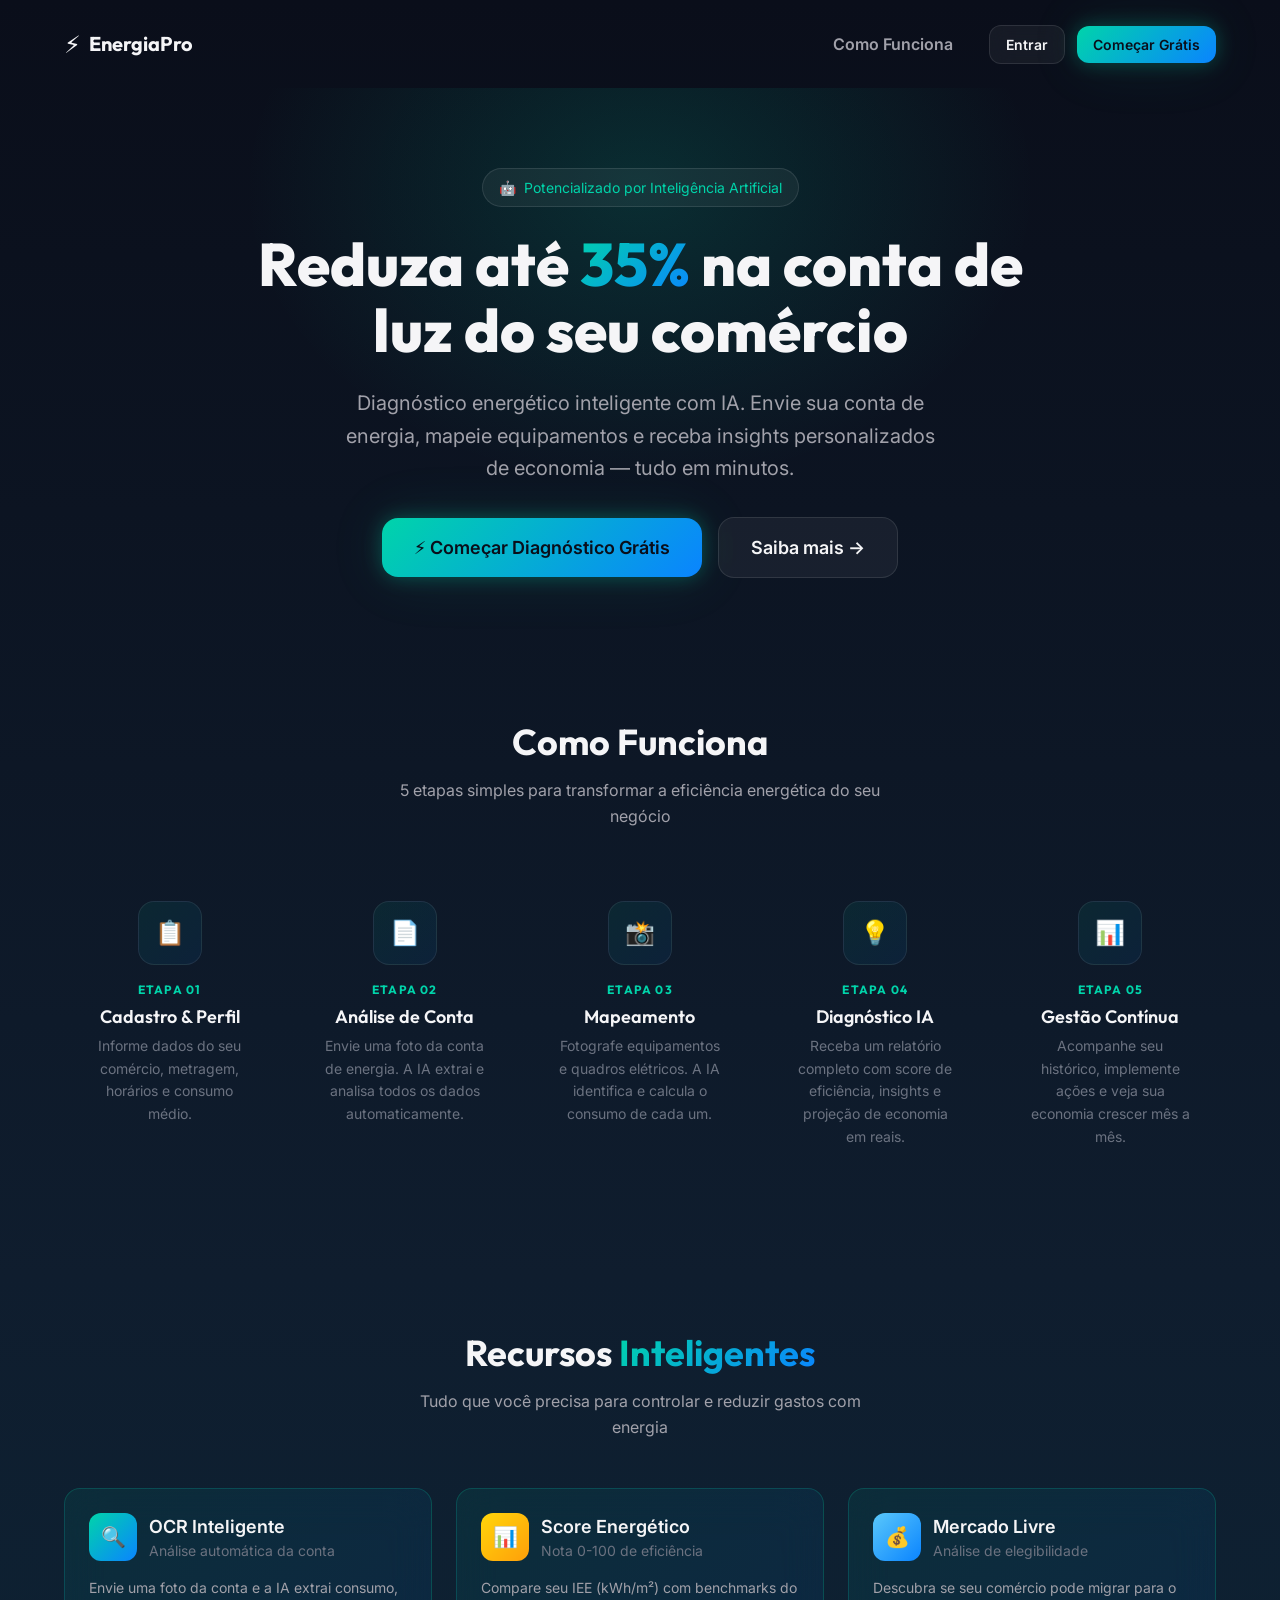
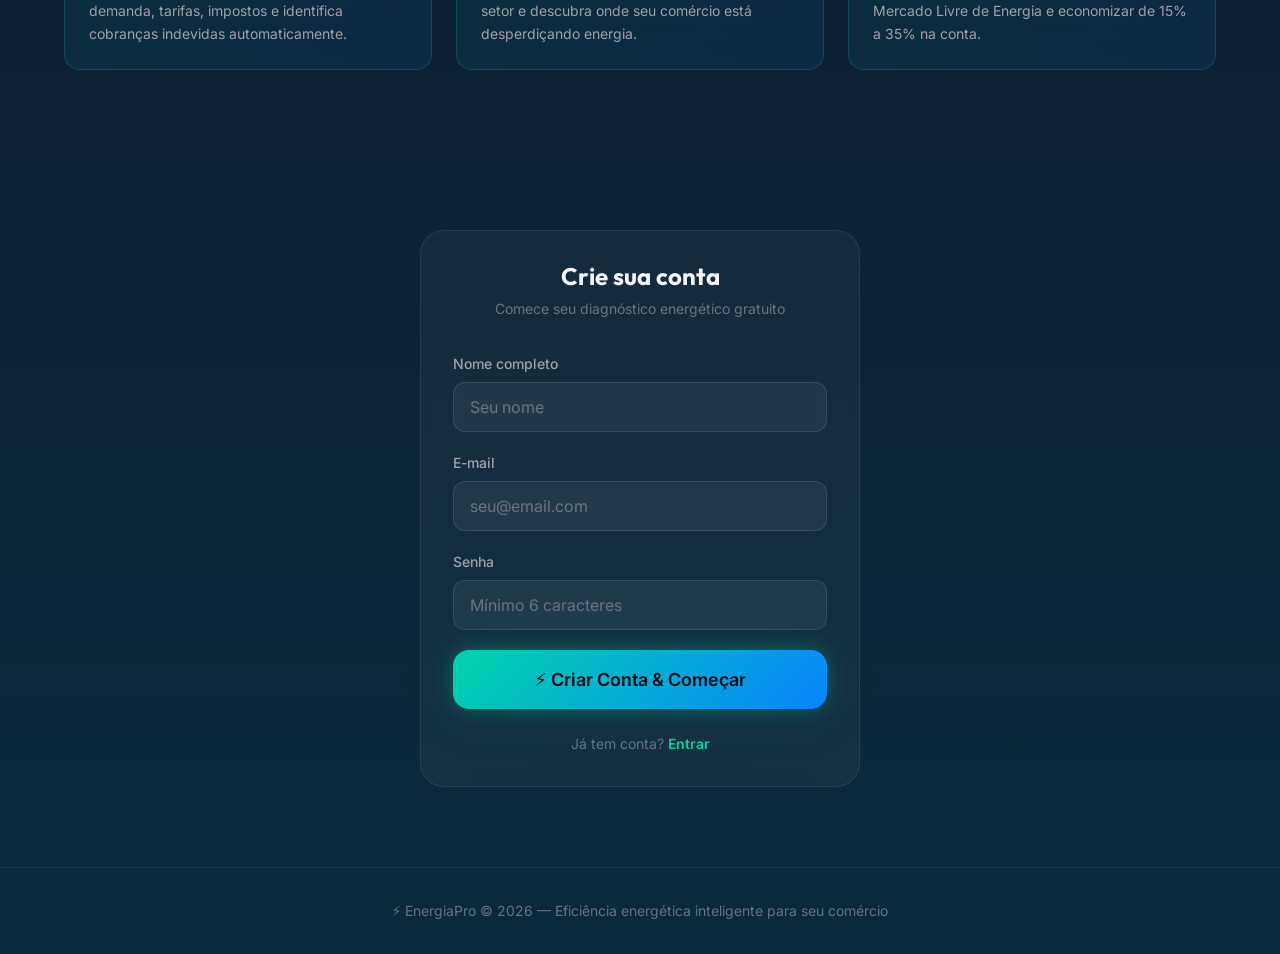
==== app.html @ 725a3801 "feat: EnergiaPro MVP - App de eficiencia energetica com IA" ====
<!DOCTYPE html>
<html lang="pt-BR">
<head>
  <meta charset="UTF-8">
  <meta name="viewport" content="width=device-width, initial-scale=1.0">
  <title>EnergiaPro — Painel</title>
  <meta name="description" content="Painel de eficiência energética inteligente com IA para seu comércio.">
  <meta name="theme-color" content="#0A0E1A">
  <link rel="preconnect" href="https://fonts.googleapis.com">
  <link rel="preconnect" href="https://fonts.gstatic.com" crossorigin>
  <link href="https://fonts.googleapis.com/css2?family=Inter:wght@400;500;600;700&family=Outfit:wght@600;700;800&display=swap" rel="stylesheet">
  <link rel="stylesheet" href="css/variables.css">
  <link rel="stylesheet" href="css/base.css">
  <link rel="stylesheet" href="css/components.css">
  <link rel="stylesheet" href="css/animations.css">
  <link rel="stylesheet" href="css/pages.css">
</head>
<body>
  <div class="app-layout">
    <!-- Sidebar -->
    <aside class="app-sidebar" id="app-sidebar">
      <div class="app-sidebar__logo">
        <span style="font-size:1.4rem;">⚡</span>
        <span>EnergiaPro</span>
      </div>
      <nav class="app-sidebar__nav" id="sidebar-nav">
        <button class="app-sidebar__link app-sidebar__link--active" data-page="profile" id="nav-profile">
          <span class="app-sidebar__link-icon">📋</span> Perfil do Estabelecimento
        </button>
        <button class="app-sidebar__link" data-page="bill" id="nav-bill">
          <span class="app-sidebar__link-icon">📄</span> Análise de Conta
        </button>
        <button class="app-sidebar__link" data-page="equipment" id="nav-equipment">
          <span class="app-sidebar__link-icon">📸</span> Mapeamento de Cargas
        </button>
        <button class="app-sidebar__link" data-page="insights" id="nav-insights">
          <span class="app-sidebar__link-icon">💡</span> Diagnóstico & Insights
        </button>
        <button class="app-sidebar__link" data-page="dashboard" id="nav-dashboard">
          <span class="app-sidebar__link-icon">📊</span> Painel de Gestão
        </button>
      </nav>
      <div class="app-sidebar__user" id="sidebar-user">
        <div class="app-sidebar__avatar" id="user-avatar">U</div>
        <div>
          <div class="app-sidebar__username" id="user-name">Usuário</div>
          <div class="app-sidebar__email" id="user-email">email@example.com</div>
        </div>
        <button class="btn btn--ghost btn--sm" id="btn-logout" title="Sair" style="margin-left:auto;">🚪</button>
      </div>
    </aside>

    <!-- Main Content -->
    <main class="app-main" id="app-main">
      <!-- Topbar (mobile) -->
      <div class="app-topbar">
        <button class="mobile-menu-toggle" id="mobile-menu-toggle">☰</button>
        <h2 class="app-topbar__title" id="page-title">Perfil do Estabelecimento</h2>
        <div class="app-topbar__actions" id="topbar-actions"></div>
      </div>

      <!-- Stepper -->
      <div class="stepper" id="app-stepper" style="margin-bottom: var(--space-8);">
        <div class="stepper__step stepper__step--active" data-step="1">
          <div class="stepper__number">1</div>
          <span class="stepper__label">Perfil</span>
        </div>
        <div class="stepper__connector"></div>
        <div class="stepper__step" data-step="2">
          <div class="stepper__number">2</div>
          <span class="stepper__label">Conta</span>
        </div>
        <div class="stepper__connector"></div>
        <div class="stepper__step" data-step="3">
          <div class="stepper__number">3</div>
          <span class="stepper__label">Equipamentos</span>
        </div>
        <div class="stepper__connector"></div>
        <div class="stepper__step" data-step="4">
          <div class="stepper__number">4</div>
          <span class="stepper__label">Diagnóstico</span>
        </div>
        <div class="stepper__connector"></div>
        <div class="stepper__step" data-step="5">
          <div class="stepper__number">5</div>
          <span class="stepper__label">Dashboard</span>
        </div>
      </div>

      <!-- Dynamic Page Content -->
      <div id="page-content">
        <!-- Content injected by JS -->
      </div>
    </main>
  </div>

  <!-- Mobile Bottom Navigation -->
  <nav class="mobile-bottom-nav" id="mobile-bottom-nav">
    <div class="mobile-bottom-nav__items">
      <button class="mobile-bottom-nav__item mobile-bottom-nav__item--active" data-page="profile">
        <span class="mobile-bottom-nav__item-icon">📋</span>
        Perfil
      </button>
      <button class="mobile-bottom-nav__item" data-page="bill">
        <span class="mobile-bottom-nav__item-icon">📄</span>
        Conta
      </button>
      <button class="mobile-bottom-nav__item" data-page="equipment">
        <span class="mobile-bottom-nav__item-icon">📸</span>
        Cargas
      </button>
      <button class="mobile-bottom-nav__item" data-page="insights">
        <span class="mobile-bottom-nav__item-icon">💡</span>
        Insights
      </button>
      <button class="mobile-bottom-nav__item" data-page="dashboard">
        <span class="mobile-bottom-nav__item-icon">📊</span>
        Painel
      </button>
    </div>
  </nav>

  <!-- Loading Overlay -->
  <div class="loading-overlay hidden" id="loading-overlay">
    <div class="spinner spinner--lg"></div>
    <div class="loading-overlay__text" id="loading-text">Analisando com IA...</div>
    <div class="loading-overlay__subtext" id="loading-subtext">Processando sua solicitação</div>
  </div>

  <!-- Toast Container -->
  <div class="toast-container" id="toast-container"></div>

  <!-- Modal Container -->
  <div class="modal-backdrop" id="modal-backdrop">
    <div class="modal" id="modal">
      <div class="modal__header">
        <h3 class="modal__title" id="modal-title">Modal</h3>
        <button class="modal__close" id="modal-close">✕</button>
      </div>
      <div id="modal-body"></div>
    </div>
  </div>

  <script src="js/storage.js"></script>
  <script src="js/utils.js"></script>
  <script src="js/api.js"></script>
  <script src="js/profile.js"></script>
  <script src="js/bill-analysis.js"></script>
  <script src="js/equipment.js"></script>
  <script src="js/insights.js"></script>
  <script src="js/dashboard.js"></script>
  <script src="js/app.js"></script>
</body>
</html>
---- css/variables.css ----
/* ============================================
   EnergiaPro — Design Tokens
   ============================================ */

:root {
  /* ---- Brand Colors ---- */
  --color-primary: #00D4AA;
  --color-primary-light: #33FFCC;
  --color-primary-dark: #00A886;
  --color-secondary: #0A84FF;
  --color-secondary-light: #5AC8FA;
  --color-accent: #FFD60A;
  --color-accent-warm: #FF9F0A;

  /* ---- Semantic Colors ---- */
  --color-success: #30D158;
  --color-warning: #FFD60A;
  --color-danger: #FF453A;
  --color-info: #64D2FF;

  /* ---- Neutral / Dark Theme ---- */
  --color-bg-primary: #0A0E1A;
  --color-bg-secondary: #111827;
  --color-bg-tertiary: #1A2332;
  --color-bg-card: rgba(26, 35, 50, 0.7);
  --color-bg-glass: rgba(255, 255, 255, 0.05);
  --color-bg-glass-hover: rgba(255, 255, 255, 0.08);
  --color-bg-input: rgba(255, 255, 255, 0.06);

  --color-text-primary: #F5F5F7;
  --color-text-secondary: #A1A1AA;
  --color-text-tertiary: #6B7280;
  --color-text-inverse: #0A0E1A;

  --color-border: rgba(255, 255, 255, 0.1);
  --color-border-focus: var(--color-primary);
  --color-divider: rgba(255, 255, 255, 0.06);

  /* ---- Gradients ---- */
  --gradient-primary: linear-gradient(135deg, #00D4AA 0%, #0A84FF 100%);
  --gradient-primary-hover: linear-gradient(135deg, #33FFCC 0%, #5AC8FA 100%);
  --gradient-warm: linear-gradient(135deg, #FFD60A 0%, #FF9F0A 100%);
  --gradient-danger: linear-gradient(135deg, #FF453A 0%, #FF6B6B 100%);
  --gradient-hero: linear-gradient(180deg, #0A0E1A 0%, #0F1D2E 50%, #0A2A3C 100%);
  --gradient-card: linear-gradient(135deg, rgba(0, 212, 170, 0.08) 0%, rgba(10, 132, 255, 0.08) 100%);
  --gradient-glow: radial-gradient(ellipse at center, rgba(0, 212, 170, 0.15) 0%, transparent 70%);

  /* ---- Typography ---- */
  --font-display: 'Outfit', system-ui, sans-serif;
  --font-body: 'Inter', system-ui, sans-serif;
  --font-mono: 'JetBrains Mono', 'Fira Code', monospace;

  --text-xs: 0.75rem;     /* 12px */
  --text-sm: 0.875rem;    /* 14px */
  --text-base: 1rem;      /* 16px */
  --text-lg: 1.125rem;    /* 18px */
  --text-xl: 1.25rem;     /* 20px */
  --text-2xl: 1.5rem;     /* 24px */
  --text-3xl: 1.875rem;   /* 30px */
  --text-4xl: 2.25rem;    /* 36px */
  --text-5xl: 3rem;       /* 48px */
  --text-6xl: 3.75rem;    /* 60px */

  --font-weight-normal: 400;
  --font-weight-medium: 500;
  --font-weight-semibold: 600;
  --font-weight-bold: 700;
  --font-weight-extrabold: 800;

  --line-height-tight: 1.1;
  --line-height-snug: 1.25;
  --line-height-normal: 1.5;
  --line-height-relaxed: 1.625;

  /* ---- Spacing ---- */
  --space-1: 0.25rem;
  --space-2: 0.5rem;
  --space-3: 0.75rem;
  --space-4: 1rem;
  --space-5: 1.25rem;
  --space-6: 1.5rem;
  --space-8: 2rem;
  --space-10: 2.5rem;
  --space-12: 3rem;
  --space-16: 4rem;
  --space-20: 5rem;
  --space-24: 6rem;

  /* ---- Border Radius ---- */
  --radius-sm: 0.375rem;
  --radius-md: 0.5rem;
  --radius-lg: 0.75rem;
  --radius-xl: 1rem;
  --radius-2xl: 1.5rem;
  --radius-full: 9999px;

  /* ---- Shadows ---- */
  --shadow-sm: 0 1px 2px rgba(0, 0, 0, 0.3);
  --shadow-md: 0 4px 12px rgba(0, 0, 0, 0.4);
  --shadow-lg: 0 8px 24px rgba(0, 0, 0, 0.5);
  --shadow-xl: 0 16px 48px rgba(0, 0, 0, 0.6);
  --shadow-glow-primary: 0 0 20px rgba(0, 212, 170, 0.3), 0 0 60px rgba(0, 212, 170, 0.1);
  --shadow-glow-secondary: 0 0 20px rgba(10, 132, 255, 0.3), 0 0 60px rgba(10, 132, 255, 0.1);
  --shadow-glow-accent: 0 0 20px rgba(255, 214, 10, 0.3);

  /* ---- Glass ---- */
  --glass-bg: rgba(255, 255, 255, 0.04);
  --glass-border: rgba(255, 255, 255, 0.08);
  --glass-blur: 20px;

  /* ---- Transitions ---- */
  --transition-fast: 150ms ease;
  --transition-base: 250ms ease;
  --transition-slow: 400ms ease;
  --transition-spring: 500ms cubic-bezier(0.34, 1.56, 0.64, 1);

  /* ---- Z-Index ---- */
  --z-dropdown: 100;
  --z-sticky: 200;
  --z-modal-backdrop: 300;
  --z-modal: 400;
  --z-toast: 500;
  --z-tooltip: 600;

  /* ---- Container ---- */
  --container-sm: 640px;
  --container-md: 768px;
  --container-lg: 1024px;
  --container-xl: 1200px;
}
---- css/base.css ----
/* ============================================
   EnergiaPro — Base Styles & Reset
   ============================================ */

/* --- Modern CSS Reset --- */
*, *::before, *::after {
  box-sizing: border-box;
  margin: 0;
  padding: 0;
}

html {
  font-size: 16px;
  scroll-behavior: smooth;
  -webkit-text-size-adjust: 100%;
  -webkit-font-smoothing: antialiased;
  -moz-osx-font-smoothing: grayscale;
}

body {
  font-family: var(--font-body);
  font-size: var(--text-base);
  font-weight: var(--font-weight-normal);
  line-height: var(--line-height-normal);
  color: var(--color-text-primary);
  background-color: var(--color-bg-primary);
  min-height: 100vh;
  overflow-x: hidden;
}

img, picture, video, canvas, svg {
  display: block;
  max-width: 100%;
}

input, button, textarea, select {
  font: inherit;
  color: inherit;
}

a {
  color: var(--color-primary);
  text-decoration: none;
  transition: color var(--transition-fast);
}
a:hover {
  color: var(--color-primary-light);
}

ul, ol {
  list-style: none;
}

h1, h2, h3, h4, h5, h6 {
  font-family: var(--font-display);
  font-weight: var(--font-weight-bold);
  line-height: var(--line-height-tight);
  color: var(--color-text-primary);
}

h1 { font-size: var(--text-5xl); }
h2 { font-size: var(--text-4xl); }
h3 { font-size: var(--text-2xl); }
h4 { font-size: var(--text-xl); }
h5 { font-size: var(--text-lg); }

p {
  color: var(--color-text-secondary);
  line-height: var(--line-height-relaxed);
}

::selection {
  background: rgba(0, 212, 170, 0.3);
  color: var(--color-text-primary);
}

/* --- Scrollbar --- */
::-webkit-scrollbar {
  width: 6px;
}
::-webkit-scrollbar-track {
  background: var(--color-bg-secondary);
}
::-webkit-scrollbar-thumb {
  background: var(--color-border);
  border-radius: var(--radius-full);
}
::-webkit-scrollbar-thumb:hover {
  background: var(--color-text-tertiary);
}

/* --- Layout Utilities --- */
.container {
  width: 100%;
  max-width: var(--container-xl);
  margin: 0 auto;
  padding: 0 var(--space-6);
}

.container--sm { max-width: var(--container-sm); }
.container--md { max-width: var(--container-md); }
.container--lg { max-width: var(--container-lg); }

.flex { display: flex; }
.flex-col { flex-direction: column; }
.flex-wrap { flex-wrap: wrap; }
.items-center { align-items: center; }
.items-start { align-items: flex-start; }
.justify-center { justify-content: center; }
.justify-between { justify-content: space-between; }
.justify-end { justify-content: flex-end; }
.gap-1 { gap: var(--space-1); }
.gap-2 { gap: var(--space-2); }
.gap-3 { gap: var(--space-3); }
.gap-4 { gap: var(--space-4); }
.gap-6 { gap: var(--space-6); }
.gap-8 { gap: var(--space-8); }

.grid { display: grid; }
.grid-2 { grid-template-columns: repeat(2, 1fr); }
.grid-3 { grid-template-columns: repeat(3, 1fr); }
.grid-4 { grid-template-columns: repeat(4, 1fr); }

@media (max-width: 768px) {
  .grid-2, .grid-3, .grid-4 {
    grid-template-columns: 1fr;
  }
  h1 { font-size: var(--text-3xl); }
  h2 { font-size: var(--text-2xl); }
}

@media (max-width: 480px) {
  .container {
    padding: 0 var(--space-4);
  }
}

/* --- Text Utilities --- */
.text-center { text-align: center; }
.text-right { text-align: right; }
.text-primary { color: var(--color-primary); }
.text-secondary { color: var(--color-text-secondary); }
.text-accent { color: var(--color-accent); }
.text-success { color: var(--color-success); }
.text-warning { color: var(--color-warning); }
.text-danger { color: var(--color-danger); }
.text-gradient {
  background: var(--gradient-primary);
  -webkit-background-clip: text;
  -webkit-text-fill-color: transparent;
  background-clip: text;
}

.font-display { font-family: var(--font-display); }
.font-mono { font-family: var(--font-mono); }
.font-medium { font-weight: var(--font-weight-medium); }
.font-semibold { font-weight: var(--font-weight-semibold); }
.font-bold { font-weight: var(--font-weight-bold); }

/* --- Visibility --- */
.sr-only {
  position: absolute;
  width: 1px;
  height: 1px;
  padding: 0;
  margin: -1px;
  overflow: hidden;
  clip: rect(0, 0, 0, 0);
  white-space: nowrap;
  border-width: 0;
}

.hidden { display: none !important; }

/* --- Section spacing --- */
.section {
  padding: var(--space-20) 0;
}

.section--sm {
  padding: var(--space-12) 0;
}
---- css/components.css ----
/* ============================================
   EnergiaPro — Components
   ============================================ */

/* ---- Buttons ---- */
.btn {
  display: inline-flex;
  align-items: center;
  justify-content: center;
  gap: var(--space-2);
  padding: var(--space-3) var(--space-6);
  font-family: var(--font-body);
  font-size: var(--text-base);
  font-weight: var(--font-weight-semibold);
  border: none;
  border-radius: var(--radius-lg);
  cursor: pointer;
  transition: all var(--transition-base);
  position: relative;
  overflow: hidden;
  white-space: nowrap;
  text-decoration: none;
}
.btn:active { transform: scale(0.97); }
.btn--primary {
  background: var(--gradient-primary);
  color: var(--color-text-inverse);
  box-shadow: var(--shadow-glow-primary);
}
.btn--primary:hover {
  box-shadow: 0 0 30px rgba(0,212,170,0.5), 0 0 80px rgba(0,212,170,0.15);
  transform: translateY(-2px);
}
.btn--secondary {
  background: var(--color-bg-glass);
  color: var(--color-text-primary);
  border: 1px solid var(--color-border);
  backdrop-filter: blur(10px);
}
.btn--secondary:hover { border-color: var(--color-primary); color: var(--color-primary); }
.btn--ghost { background: transparent; color: var(--color-text-secondary); }
.btn--ghost:hover { color: var(--color-primary); background: var(--color-bg-glass); }
.btn--danger { background: var(--gradient-danger); color: white; }
.btn--lg { padding: var(--space-4) var(--space-8); font-size: var(--text-lg); border-radius: var(--radius-xl); }
.btn--sm { padding: var(--space-2) var(--space-4); font-size: var(--text-sm); }
.btn--icon { width: 40px; height: 40px; padding: 0; border-radius: var(--radius-lg); }
.btn--full { width: 100%; }
.btn:disabled { opacity: 0.5; cursor: not-allowed; transform: none !important; box-shadow: none !important; }

/* ---- Cards ---- */
.card {
  background: var(--glass-bg);
  border: 1px solid var(--glass-border);
  border-radius: var(--radius-xl);
  padding: var(--space-6);
  backdrop-filter: blur(var(--glass-blur));
  -webkit-backdrop-filter: blur(var(--glass-blur));
  transition: all var(--transition-base);
}
.card:hover { border-color: rgba(255,255,255,0.12); background: var(--color-bg-glass-hover); }
.card--highlight { background: var(--gradient-card); border-color: rgba(0,212,170,0.2); }
.card--highlight:hover { border-color: rgba(0,212,170,0.4); box-shadow: var(--shadow-glow-primary); }
.card__header { display: flex; align-items: center; gap: var(--space-3); margin-bottom: var(--space-4); }
.card__icon {
  width: 48px; height: 48px; display: flex; align-items: center; justify-content: center;
  border-radius: var(--radius-lg); background: var(--gradient-primary); font-size: var(--text-xl); flex-shrink: 0;
}
.card__icon--warning { background: var(--gradient-warm); }
.card__icon--danger { background: var(--gradient-danger); }
.card__title { font-size: var(--text-lg); font-weight: var(--font-weight-semibold); }
.card__subtitle { font-size: var(--text-sm); color: var(--color-text-tertiary); }
.card__body { color: var(--color-text-secondary); font-size: var(--text-sm); line-height: var(--line-height-relaxed); }
.card__footer {
  margin-top: var(--space-4); padding-top: var(--space-4);
  border-top: 1px solid var(--color-divider); display: flex; align-items: center; justify-content: space-between;
}

/* ---- Inputs ---- */
.form-group { position: relative; margin-bottom: var(--space-5); }
.form-label { display: block; font-size: var(--text-sm); font-weight: var(--font-weight-medium); color: var(--color-text-secondary); margin-bottom: var(--space-2); }
.form-input {
  width: 100%; padding: var(--space-3) var(--space-4);
  background: var(--color-bg-input); border: 1px solid var(--color-border);
  border-radius: var(--radius-lg); color: var(--color-text-primary);
  font-size: var(--text-base); transition: all var(--transition-fast); outline: none;
}
.form-input:focus { border-color: var(--color-primary); box-shadow: 0 0 0 3px rgba(0,212,170,0.15); background: rgba(255,255,255,0.08); }
.form-input::placeholder { color: var(--color-text-tertiary); }
.form-input--error { border-color: var(--color-danger); }
.form-error { font-size: var(--text-xs); color: var(--color-danger); margin-top: var(--space-1); }
.form-hint { font-size: var(--text-xs); color: var(--color-text-tertiary); margin-top: var(--space-1); }
select.form-input {
  appearance: none;
  background-image: url("data:image/svg+xml,%3Csvg xmlns='http://www.w3.org/2000/svg' width='12' height='12' fill='%23A1A1AA' viewBox='0 0 16 16'%3E%3Cpath d='M8 11L3 6h10z'/%3E%3C/svg%3E");
  background-repeat: no-repeat; background-position: right var(--space-4) center; padding-right: var(--space-10);
}
textarea.form-input { resize: vertical; min-height: 100px; }

/* ---- Toggle ---- */
.toggle { display: flex; align-items: center; gap: var(--space-3); cursor: pointer; }
.toggle__input { position: absolute; opacity: 0; width: 0; height: 0; }
.toggle__slider {
  width: 44px; height: 24px; background: var(--color-bg-tertiary); border: 1px solid var(--color-border);
  border-radius: var(--radius-full); position: relative; transition: all var(--transition-base); flex-shrink: 0;
}
.toggle__slider::after {
  content: ''; position: absolute; width: 18px; height: 18px; background: var(--color-text-secondary);
  border-radius: var(--radius-full); top: 2px; left: 2px; transition: all var(--transition-base);
}
.toggle__input:checked + .toggle__slider { background: var(--color-primary); border-color: var(--color-primary); }
.toggle__input:checked + .toggle__slider::after { transform: translateX(20px); background: white; }
.toggle__label { font-size: var(--text-sm); color: var(--color-text-secondary); }

/* ---- Badges ---- */
.badge {
  display: inline-flex; align-items: center; gap: var(--space-1);
  padding: var(--space-1) var(--space-3); font-size: var(--text-xs);
  font-weight: var(--font-weight-semibold); border-radius: var(--radius-full);
  text-transform: uppercase; letter-spacing: 0.05em;
}
.badge--success { background: rgba(48,209,88,0.15); color: var(--color-success); }
.badge--warning { background: rgba(255,214,10,0.15); color: var(--color-warning); }
.badge--danger { background: rgba(255,69,58,0.15); color: var(--color-danger); }
.badge--info { background: rgba(100,210,255,0.15); color: var(--color-info); }
.badge--primary { background: rgba(0,212,170,0.15); color: var(--color-primary); }

/* ---- Progress ---- */
.progress { width: 100%; height: 8px; background: var(--color-bg-tertiary); border-radius: var(--radius-full); overflow: hidden; }
.progress__bar { height: 100%; background: var(--gradient-primary); border-radius: var(--radius-full); transition: width 0.8s ease; }

/* ---- Stepper ---- */
.stepper {
  display: flex; align-items: center; gap: 0; padding: var(--space-4) var(--space-6);
  background: var(--glass-bg); border: 1px solid var(--glass-border);
  border-radius: var(--radius-xl); backdrop-filter: blur(var(--glass-blur)); overflow-x: auto;
}
.stepper__step { display: flex; align-items: center; gap: var(--space-2); flex-shrink: 0; cursor: pointer; transition: all var(--transition-base); }
.stepper__number {
  width: 32px; height: 32px; display: flex; align-items: center; justify-content: center;
  border-radius: var(--radius-full); font-size: var(--text-sm); font-weight: var(--font-weight-bold);
  background: var(--color-bg-tertiary); color: var(--color-text-tertiary); border: 2px solid var(--color-border);
  transition: all var(--transition-base); flex-shrink: 0;
}
.stepper__label { font-size: var(--text-sm); color: var(--color-text-tertiary); font-weight: var(--font-weight-medium); white-space: nowrap; }
.stepper__connector { flex: 1; min-width: 24px; height: 2px; background: var(--color-border); margin: 0 var(--space-2); }
.stepper__step--active .stepper__number { background: var(--gradient-primary); color: var(--color-text-inverse); border-color: var(--color-primary); box-shadow: var(--shadow-glow-primary); }
.stepper__step--active .stepper__label { color: var(--color-primary); }
.stepper__step--completed .stepper__number { background: var(--color-primary); color: var(--color-text-inverse); border-color: var(--color-primary); }
.stepper__step--completed .stepper__label { color: var(--color-text-secondary); }
.stepper__step--completed + .stepper__connector { background: var(--color-primary); }
@media (max-width: 768px) { .stepper__label { display: none; } .stepper { justify-content: center; padding: var(--space-3) var(--space-4); } }

/* ---- Upload Zone ---- */
.upload-zone {
  border: 2px dashed var(--color-border); border-radius: var(--radius-xl);
  padding: var(--space-10); text-align: center; cursor: pointer;
  transition: all var(--transition-base); background: var(--color-bg-glass); position: relative;
}
.upload-zone:hover, .upload-zone--dragover { border-color: var(--color-primary); background: rgba(0,212,170,0.05); }
.upload-zone__icon { font-size: var(--text-4xl); margin-bottom: var(--space-3); }
.upload-zone__title { font-size: var(--text-lg); font-weight: var(--font-weight-semibold); color: var(--color-text-primary); margin-bottom: var(--space-2); }
.upload-zone__subtitle { font-size: var(--text-sm); color: var(--color-text-tertiary); }
.upload-zone__input { position: absolute; inset: 0; opacity: 0; cursor: pointer; }
.upload-zone__preview { position: relative; display: inline-block; }
.upload-zone__preview img { max-height: 200px; border-radius: var(--radius-lg); border: 1px solid var(--color-border); }
.upload-zone__remove {
  position: absolute; top: -8px; right: -8px; width: 28px; height: 28px;
  background: var(--color-danger); color: white; border: none; border-radius: var(--radius-full);
  cursor: pointer; display: flex; align-items: center; justify-content: center; font-size: var(--text-sm);
}

/* ---- Modal ---- */
.modal-backdrop {
  position: fixed; inset: 0; background: rgba(0,0,0,0.6); backdrop-filter: blur(8px);
  z-index: var(--z-modal-backdrop); display: flex; align-items: center; justify-content: center;
  padding: var(--space-4); opacity: 0; visibility: hidden; transition: all var(--transition-base);
}
.modal-backdrop--active { opacity: 1; visibility: visible; }
.modal {
  background: var(--color-bg-secondary); border: 1px solid var(--color-border);
  border-radius: var(--radius-2xl); padding: var(--space-8); max-width: 500px; width: 100%;
  max-height: 90vh; overflow-y: auto; z-index: var(--z-modal);
  transform: scale(0.95) translateY(10px); transition: transform var(--transition-spring);
}
.modal-backdrop--active .modal { transform: scale(1) translateY(0); }
.modal__header { display: flex; align-items: center; justify-content: space-between; margin-bottom: var(--space-6); }
.modal__title { font-size: var(--text-xl); font-weight: var(--font-weight-bold); }
.modal__close {
  width: 36px; height: 36px; display: flex; align-items: center; justify-content: center;
  background: var(--color-bg-glass); border: 1px solid var(--color-border); border-radius: var(--radius-lg);
  color: var(--color-text-secondary); cursor: pointer; transition: all var(--transition-fast); font-size: var(--text-lg);
}
.modal__close:hover { background: var(--color-bg-glass-hover); color: var(--color-text-primary); }

/* ---- Toast ---- */
.toast-container { position: fixed; top: var(--space-6); right: var(--space-6); z-index: var(--z-toast); display: flex; flex-direction: column; gap: var(--space-3); }
.toast {
  display: flex; align-items: center; gap: var(--space-3); padding: var(--space-4) var(--space-5);
  background: var(--color-bg-secondary); border: 1px solid var(--color-border); border-radius: var(--radius-lg);
  box-shadow: var(--shadow-lg); min-width: 300px; max-width: 420px; animation: slideInRight 0.4s ease forwards;
}
.toast--success { border-left: 3px solid var(--color-success); }
.toast--warning { border-left: 3px solid var(--color-warning); }
.toast--error { border-left: 3px solid var(--color-danger); }
.toast--info { border-left: 3px solid var(--color-info); }
.toast__icon { font-size: var(--text-xl); flex-shrink: 0; }
.toast__content { flex: 1; }
.toast__title { font-weight: var(--font-weight-semibold); font-size: var(--text-sm); margin-bottom: 2px; }
.toast__message { font-size: var(--text-xs); color: var(--color-text-secondary); }
.toast__close { background: none; border: none; color: var(--color-text-tertiary); cursor: pointer; padding: var(--space-1); }

/* ---- KPI ---- */
.kpi { text-align: center; padding: var(--space-6); }
.kpi__value {
  font-family: var(--font-display); font-size: var(--text-4xl); font-weight: var(--font-weight-extrabold);
  background: var(--gradient-primary); -webkit-background-clip: text; -webkit-text-fill-color: transparent; background-clip: text;
}
.kpi__label { font-size: var(--text-sm); color: var(--color-text-tertiary); text-transform: uppercase; letter-spacing: 0.05em; }
.kpi__change { display: inline-flex; align-items: center; gap: var(--space-1); font-size: var(--text-xs); font-weight: var(--font-weight-semibold); margin-top: var(--space-2); padding: var(--space-1) var(--space-2); border-radius: var(--radius-full); }
.kpi__change--up { background: rgba(255,69,58,0.15); color: var(--color-danger); }
.kpi__change--down { background: rgba(48,209,88,0.15); color: var(--color-success); }

/* ---- Tabs ---- */
.tabs { display: flex; gap: var(--space-1); background: var(--color-bg-glass); border: 1px solid var(--color-border); border-radius: var(--radius-lg); padding: var(--space-1); }
.tab { padding: var(--space-2) var(--space-4); font-size: var(--text-sm); font-weight: var(--font-weight-medium); color: var(--color-text-tertiary); border-radius: var(--radius-md); cursor: pointer; transition: all var(--transition-fast); border: none; background: none; white-space: nowrap; }
.tab:hover { color: var(--color-text-secondary); background: var(--color-bg-glass); }
.tab--active { color: var(--color-text-primary); background: var(--color-bg-tertiary); }

/* ---- Empty State ---- */
.empty-state { text-align: center; padding: var(--space-12) var(--space-6); }
.empty-state__icon { font-size: 4rem; margin-bottom: var(--space-4); opacity: 0.5; }
.empty-state__title { font-size: var(--text-xl); margin-bottom: var(--space-2); }
.empty-state__description { font-size: var(--text-sm); color: var(--color-text-tertiary); max-width: 400px; margin: 0 auto var(--space-6); }

/* ---- Equipment Item ---- */
.equipment-item {
  display: flex; align-items: center; gap: var(--space-4); padding: var(--space-4);
  background: var(--glass-bg); border: 1px solid var(--glass-border); border-radius: var(--radius-lg); transition: all var(--transition-base);
}
.equipment-item:hover { border-color: rgba(255,255,255,0.12); }
.equipment-item__image { width: 64px; height: 64px; border-radius: var(--radius-md); object-fit: cover; background: var(--color-bg-tertiary); flex-shrink: 0; }
.equipment-item__info { flex: 1; min-width: 0; }
.equipment-item__name { font-weight: var(--font-weight-semibold); margin-bottom: var(--space-1); }
.equipment-item__details { font-size: var(--text-sm); color: var(--color-text-tertiary); }
.equipment-item__consumption { text-align: right; flex-shrink: 0; }
.equipment-item__kwh { font-family: var(--font-display); font-size: var(--text-lg); font-weight: var(--font-weight-bold); color: var(--color-primary); }
.equipment-item__percent { font-size: var(--text-xs); color: var(--color-text-tertiary); }
.equipment-item__actions { display: flex; gap: var(--space-2); }
---- css/animations.css ----
/* ============================================
   EnergiaPro — Animations & Transitions
   ============================================ */

/* --- Keyframes --- */
@keyframes fadeIn {
  from { opacity: 0; }
  to { opacity: 1; }
}

@keyframes fadeInUp {
  from { opacity: 0; transform: translateY(24px); }
  to { opacity: 1; transform: translateY(0); }
}

@keyframes fadeInDown {
  from { opacity: 0; transform: translateY(-24px); }
  to { opacity: 1; transform: translateY(0); }
}

@keyframes slideInLeft {
  from { opacity: 0; transform: translateX(-40px); }
  to { opacity: 1; transform: translateX(0); }
}

@keyframes slideInRight {
  from { opacity: 0; transform: translateX(40px); }
  to { opacity: 1; transform: translateX(0); }
}

@keyframes scaleIn {
  from { opacity: 0; transform: scale(0.9); }
  to { opacity: 1; transform: scale(1); }
}

@keyframes pulse {
  0%, 100% { opacity: 1; }
  50% { opacity: 0.5; }
}

@keyframes pulseGlow {
  0%, 100% { box-shadow: 0 0 20px rgba(0, 212, 170, 0.2); }
  50% { box-shadow: 0 0 40px rgba(0, 212, 170, 0.4), 0 0 80px rgba(0, 212, 170, 0.1); }
}

@keyframes spin {
  to { transform: rotate(360deg); }
}

@keyframes shimmer {
  0% { background-position: -200% 0; }
  100% { background-position: 200% 0; }
}

@keyframes float {
  0%, 100% { transform: translateY(0); }
  50% { transform: translateY(-10px); }
}

@keyframes countUp {
  from { opacity: 0; transform: translateY(10px); }
  to { opacity: 1; transform: translateY(0); }
}

@keyframes progressFill {
  from { width: 0; }
}

@keyframes boltFlash {
  0%, 100% { opacity: 0.3; filter: brightness(1); }
  50% { opacity: 1; filter: brightness(1.5); }
}

@keyframes energyFlow {
  0% { background-position: 0% 50%; }
  50% { background-position: 100% 50%; }
  100% { background-position: 0% 50%; }
}

@keyframes ripple {
  0% { transform: scale(0); opacity: 0.5; }
  100% { transform: scale(4); opacity: 0; }
}

@keyframes typewriter {
  from { width: 0; }
  to { width: 100%; }
}

@keyframes blink {
  0%, 100% { border-color: transparent; }
  50% { border-color: var(--color-primary); }
}

/* --- Utility Classes --- */
.animate-fade-in {
  animation: fadeIn 0.5s ease forwards;
}

.animate-fade-in-up {
  animation: fadeInUp 0.6s ease forwards;
}

.animate-fade-in-down {
  animation: fadeInDown 0.6s ease forwards;
}

.animate-slide-in-left {
  animation: slideInLeft 0.5s ease forwards;
}

.animate-slide-in-right {
  animation: slideInRight 0.5s ease forwards;
}

.animate-scale-in {
  animation: scaleIn 0.4s var(--transition-spring) forwards;
}

.animate-pulse {
  animation: pulse 2s ease-in-out infinite;
}

.animate-pulse-glow {
  animation: pulseGlow 3s ease-in-out infinite;
}

.animate-spin {
  animation: spin 1s linear infinite;
}

.animate-float {
  animation: float 3s ease-in-out infinite;
}

.animate-shimmer {
  background: linear-gradient(90deg,
    var(--color-bg-glass) 0%,
    rgba(255,255,255,0.08) 50%,
    var(--color-bg-glass) 100%
  );
  background-size: 200% 100%;
  animation: shimmer 1.5s ease-in-out infinite;
}

.animate-energy {
  background: linear-gradient(270deg, var(--color-primary), var(--color-secondary), var(--color-primary));
  background-size: 400% 400%;
  animation: energyFlow 4s ease infinite;
}

/* --- Staggered Children --- */
.stagger-children > * {
  opacity: 0;
  animation: fadeInUp 0.5s ease forwards;
}
.stagger-children > *:nth-child(1) { animation-delay: 0.05s; }
.stagger-children > *:nth-child(2) { animation-delay: 0.1s; }
.stagger-children > *:nth-child(3) { animation-delay: 0.15s; }
.stagger-children > *:nth-child(4) { animation-delay: 0.2s; }
.stagger-children > *:nth-child(5) { animation-delay: 0.25s; }
.stagger-children > *:nth-child(6) { animation-delay: 0.3s; }
.stagger-children > *:nth-child(7) { animation-delay: 0.35s; }
.stagger-children > *:nth-child(8) { animation-delay: 0.4s; }

/* --- Page Transitions --- */
.page-enter {
  animation: fadeInUp 0.4s ease forwards;
}

.page-exit {
  animation: fadeIn 0.2s ease reverse forwards;
}

/* --- Loading Skeleton --- */
.skeleton {
  background: linear-gradient(90deg,
    var(--color-bg-tertiary) 25%,
    rgba(255,255,255,0.06) 50%,
    var(--color-bg-tertiary) 75%
  );
  background-size: 200% 100%;
  animation: shimmer 1.5s ease-in-out infinite;
  border-radius: var(--radius-md);
}

.skeleton--text {
  height: 1em;
  width: 80%;
  margin-bottom: var(--space-2);
}

.skeleton--title {
  height: 1.5em;
  width: 60%;
  margin-bottom: var(--space-4);
}

.skeleton--circle {
  width: 48px;
  height: 48px;
  border-radius: var(--radius-full);
}

/* --- Spinner --- */
.spinner {
  width: 24px;
  height: 24px;
  border: 3px solid var(--color-border);
  border-top-color: var(--color-primary);
  border-radius: var(--radius-full);
  animation: spin 0.6s linear infinite;
}

.spinner--lg {
  width: 40px;
  height: 40px;
  border-width: 4px;
}

/* --- Reduced Motion --- */
@media (prefers-reduced-motion: reduce) {
  *, *::before, *::after {
    animation-duration: 0.01ms !important;
    animation-iteration-count: 1 !important;
    transition-duration: 0.01ms !important;
  }
}
---- css/pages.css ----
/* ============================================
   EnergiaPro — Page Styles
   ============================================ */

/* ---- Landing Page ---- */
.landing { background: var(--gradient-hero); }

.landing__nav {
  display: flex; align-items: center; justify-content: space-between;
  padding: var(--space-5) 0; position: relative; z-index: 10;
}

.landing__logo { display: flex; align-items: center; gap: var(--space-2); font-family: var(--font-display); font-size: var(--text-xl); font-weight: var(--font-weight-bold); color: var(--color-text-primary); text-decoration: none; }
.landing__logo-icon { font-size: var(--text-2xl); }

.hero {
  text-align: center; padding: var(--space-20) 0 var(--space-16);
  position: relative; overflow: hidden;
}

.hero__glow {
  position: absolute; top: -200px; left: 50%; transform: translateX(-50%);
  width: 800px; height: 600px; background: var(--gradient-glow); pointer-events: none; z-index: 0;
}

.hero__content { position: relative; z-index: 1; }
.hero__badge { display: inline-flex; align-items: center; gap: var(--space-2); padding: var(--space-2) var(--space-4); background: var(--color-bg-glass); border: 1px solid var(--color-border); border-radius: var(--radius-full); font-size: var(--text-sm); color: var(--color-primary); margin-bottom: var(--space-6); }
.hero__title { font-size: var(--text-6xl); font-weight: var(--font-weight-extrabold); margin-bottom: var(--space-6); line-height: var(--line-height-tight); }
.hero__subtitle { font-size: var(--text-xl); color: var(--color-text-secondary); max-width: 600px; margin: 0 auto var(--space-8); line-height: var(--line-height-relaxed); }
.hero__cta { display: flex; align-items: center; justify-content: center; gap: var(--space-4); flex-wrap: wrap; }

@media (max-width: 768px) {
  .hero { padding: var(--space-10) 0 var(--space-8); }
  .hero__title { font-size: var(--text-3xl); }
  .hero__subtitle { font-size: var(--text-base); padding: 0 var(--space-2); }
  .hero__cta { flex-direction: column; width: 100%; padding: 0 var(--space-4); }
  .hero__cta .btn { width: 100%; }
  .hero__badge { font-size: var(--text-xs); }
  .landing__nav > .flex { gap: var(--space-2); }
  .landing__nav .btn--ghost { display: none; }
  .how-it-works__grid { grid-template-columns: 1fr 1fr; gap: var(--space-3); }
  .how-it-works__step { padding: var(--space-3); }
  .how-it-works__icon { width: 48px; height: 48px; font-size: var(--text-lg); }
  .how-it-works__title { font-size: var(--text-base); }
  .auth-card { padding: var(--space-5); margin: 0 var(--space-2); }
}

/* ---- How It Works ---- */
.how-it-works { position: relative; }
.how-it-works__grid { display: grid; grid-template-columns: repeat(auto-fit, minmax(200px, 1fr)); gap: var(--space-6); }
.how-it-works__step { text-align: center; padding: var(--space-6); }
.how-it-works__icon { width: 64px; height: 64px; margin: 0 auto var(--space-4); display: flex; align-items: center; justify-content: center; background: var(--gradient-card); border: 1px solid var(--glass-border); border-radius: var(--radius-xl); font-size: var(--text-2xl); }
.how-it-works__number { font-family: var(--font-display); font-size: var(--text-xs); font-weight: var(--font-weight-bold); color: var(--color-primary); text-transform: uppercase; letter-spacing: 0.1em; margin-bottom: var(--space-2); }
.how-it-works__title { font-size: var(--text-lg); font-weight: var(--font-weight-semibold); margin-bottom: var(--space-2); }
.how-it-works__desc { font-size: var(--text-sm); color: var(--color-text-tertiary); }

/* ---- Auth Section ---- */
.auth-section { max-width: 440px; margin: 0 auto; }
.auth-card { background: var(--glass-bg); border: 1px solid var(--glass-border); border-radius: var(--radius-2xl); padding: var(--space-8); backdrop-filter: blur(var(--glass-blur)); }
.auth-card__header { text-align: center; margin-bottom: var(--space-8); }
.auth-card__title { font-size: var(--text-2xl); margin-bottom: var(--space-2); }
.auth-card__subtitle { color: var(--color-text-tertiary); font-size: var(--text-sm); }
.auth-card__divider { display: flex; align-items: center; gap: var(--space-4); margin: var(--space-6) 0; color: var(--color-text-tertiary); font-size: var(--text-sm); }
.auth-card__divider::before, .auth-card__divider::after { content: ''; flex: 1; height: 1px; background: var(--color-divider); }
.auth-card__footer { text-align: center; margin-top: var(--space-6); font-size: var(--text-sm); color: var(--color-text-tertiary); }
.auth-card__footer a { color: var(--color-primary); font-weight: var(--font-weight-semibold); }

/* ---- App Layout ---- */
.app-layout { display: flex; min-height: 100vh; }
.app-sidebar {
  width: 260px; background: var(--color-bg-secondary); border-right: 1px solid var(--color-border);
  padding: var(--space-6); display: flex; flex-direction: column; position: fixed; top: 0; left: 0;
  height: 100vh; z-index: var(--z-sticky); transition: transform var(--transition-base);
}
.app-sidebar__logo { display: flex; align-items: center; gap: var(--space-2); font-family: var(--font-display); font-size: var(--text-lg); font-weight: var(--font-weight-bold); margin-bottom: var(--space-8); padding-bottom: var(--space-6); border-bottom: 1px solid var(--color-divider); }
.app-sidebar__nav { flex: 1; display: flex; flex-direction: column; gap: var(--space-1); }
.app-sidebar__link {
  display: flex; align-items: center; gap: var(--space-3); padding: var(--space-3) var(--space-4);
  border-radius: var(--radius-lg); color: var(--color-text-secondary); font-size: var(--text-sm);
  font-weight: var(--font-weight-medium); transition: all var(--transition-fast); cursor: pointer;
  border: none; background: none; width: 100%; text-align: left;
}
.app-sidebar__link:hover { background: var(--color-bg-glass); color: var(--color-text-primary); }
.app-sidebar__link--active { background: var(--gradient-card); color: var(--color-primary); border: 1px solid rgba(0,212,170,0.2); }
.app-sidebar__link-icon { font-size: var(--text-lg); width: 24px; text-align: center; }
.app-sidebar__user { padding-top: var(--space-4); border-top: 1px solid var(--color-divider); display: flex; align-items: center; gap: var(--space-3); }
.app-sidebar__avatar { width: 36px; height: 36px; border-radius: var(--radius-full); background: var(--gradient-primary); display: flex; align-items: center; justify-content: center; font-weight: var(--font-weight-bold); color: var(--color-text-inverse); font-size: var(--text-sm); flex-shrink: 0; }
.app-sidebar__username { font-size: var(--text-sm); font-weight: var(--font-weight-medium); }
.app-sidebar__email { font-size: var(--text-xs); color: var(--color-text-tertiary); }

.app-main { flex: 1; margin-left: 260px; padding: var(--space-8); }
.app-topbar { display: flex; align-items: center; justify-content: space-between; margin-bottom: var(--space-8); }
.app-topbar__title { font-size: var(--text-2xl); font-weight: var(--font-weight-bold); }
.app-topbar__actions { display: flex; align-items: center; gap: var(--space-3); }

.mobile-menu-toggle { display: none; background: none; border: none; color: var(--color-text-primary); font-size: var(--text-xl); cursor: pointer; padding: var(--space-2); }

/* Mobile bottom navigation */
.mobile-bottom-nav {
  display: none; position: fixed; bottom: 0; left: 0; right: 0;
  background: var(--color-bg-secondary); border-top: 1px solid var(--color-border);
  padding: var(--space-2) 0; padding-bottom: env(safe-area-inset-bottom, var(--space-2));
  z-index: var(--z-sticky); backdrop-filter: blur(20px);
}
.mobile-bottom-nav__items {
  display: flex; justify-content: space-around; align-items: center;
}
.mobile-bottom-nav__item {
  display: flex; flex-direction: column; align-items: center; gap: 2px;
  font-size: 10px; color: var(--color-text-tertiary); background: none; border: none;
  cursor: pointer; padding: var(--space-1) var(--space-2); border-radius: var(--radius-md);
  transition: color var(--transition-fast); min-width: 56px;
}
.mobile-bottom-nav__item--active { color: var(--color-primary); }
.mobile-bottom-nav__item-icon { font-size: 1.3rem; }

@media (max-width: 768px) {
  .app-sidebar { transform: translateX(-100%); }
  .app-sidebar--open { transform: translateX(0); box-shadow: var(--shadow-xl); }
  .app-main { margin-left: 0; padding: var(--space-4); padding-bottom: 80px; }
  .mobile-menu-toggle { display: block; }
  .mobile-bottom-nav { display: block; }
  .app-topbar__title { font-size: var(--text-lg); }
  .page-section__title { font-size: var(--text-xl); }
  .page-section__header { margin-bottom: var(--space-5); }
  .analysis-results { grid-template-columns: 1fr; }
  .chart-canvas { height: 220px; }
  .chart-container { padding: var(--space-4); }
  .grid.grid-2 { grid-template-columns: 1fr; }
  .equipment-item { flex-wrap: wrap; }
  .equipment-item__consumption { text-align: left; width: 100%; margin-top: var(--space-2); padding-top: var(--space-2); border-top: 1px solid var(--color-divider); display: flex; align-items: center; gap: var(--space-2); }
  .insight-card__savings { flex-wrap: wrap; }
  .modal { padding: var(--space-5); margin: var(--space-3); max-height: 85vh; }
  .toast-container { left: var(--space-3); right: var(--space-3); top: auto; bottom: 80px; }
  .toast { min-width: unset; }
  .upload-zone { padding: var(--space-6); }
  .btn { min-height: 44px; }
  .form-input { min-height: 44px; font-size: 16px; }
  select.form-input { font-size: 16px; }
}

/* ---- Section Pages ---- */
.page-section { animation: fadeInUp 0.4s ease; }
.page-section__header { margin-bottom: var(--space-8); }
.page-section__title { font-size: var(--text-2xl); font-weight: var(--font-weight-bold); margin-bottom: var(--space-2); }
.page-section__subtitle { color: var(--color-text-tertiary); font-size: var(--text-base); }

/* ---- Analysis Results ---- */
.analysis-results { display: grid; grid-template-columns: repeat(auto-fit, minmax(280px, 1fr)); gap: var(--space-4); }
.analysis-item { display: flex; align-items: center; justify-content: space-between; padding: var(--space-4); background: var(--glass-bg); border: 1px solid var(--glass-border); border-radius: var(--radius-lg); }
.analysis-item__label { font-size: var(--text-sm); color: var(--color-text-tertiary); }
.analysis-item__value { font-family: var(--font-display); font-size: var(--text-lg); font-weight: var(--font-weight-bold); }

/* ---- Insight Cards ---- */
.insight-card { padding: var(--space-5); }
.insight-card__priority { display: flex; align-items: center; gap: var(--space-2); margin-bottom: var(--space-3); }
.insight-card__priority-dot { width: 10px; height: 10px; border-radius: var(--radius-full); flex-shrink: 0; }
.insight-card__priority-dot--green { background: var(--color-success); }
.insight-card__priority-dot--yellow { background: var(--color-warning); }
.insight-card__priority-dot--red { background: var(--color-danger); }
.insight-card__title { font-size: var(--text-base); font-weight: var(--font-weight-semibold); margin-bottom: var(--space-2); }
.insight-card__description { font-size: var(--text-sm); color: var(--color-text-secondary); margin-bottom: var(--space-3); }
.insight-card__savings { display: flex; align-items: center; gap: var(--space-2); font-size: var(--text-sm); color: var(--color-success); font-weight: var(--font-weight-semibold); }

/* ---- Dashboard ---- */
.dashboard-grid { display: grid; grid-template-columns: repeat(4, 1fr); gap: var(--space-4); margin-bottom: var(--space-6); }
.chart-container { background: var(--glass-bg); border: 1px solid var(--glass-border); border-radius: var(--radius-xl); padding: var(--space-6); }
.chart-container__header { display: flex; align-items: center; justify-content: space-between; margin-bottom: var(--space-4); }
.chart-container__title { font-size: var(--text-lg); font-weight: var(--font-weight-semibold); }
.chart-canvas { width: 100%; height: 300px; }

@media (max-width: 1024px) { .dashboard-grid { grid-template-columns: repeat(2, 1fr); } }
@media (max-width: 600px) {
  .dashboard-grid { grid-template-columns: repeat(2, 1fr); gap: var(--space-3); }
  .dashboard-grid .kpi { padding: var(--space-4); }
  .kpi__value { font-size: var(--text-2xl); }
}

/* ---- Loading Overlay ---- */
.loading-overlay {
  position: fixed; inset: 0; background: rgba(10,14,26,0.85); backdrop-filter: blur(12px);
  display: flex; flex-direction: column; align-items: center; justify-content: center;
  z-index: var(--z-modal); gap: var(--space-4);
}
.loading-overlay__text { font-size: var(--text-lg); color: var(--color-text-secondary); animation: pulse 2s ease infinite; }
.loading-overlay__subtext { font-size: var(--text-sm); color: var(--color-text-tertiary); max-width: 400px; text-align: center; }

/* ---- AI Streaming Response ---- */
.ai-response { padding: var(--space-6); background: var(--glass-bg); border: 1px solid var(--glass-border); border-radius: var(--radius-xl); font-size: var(--text-sm); line-height: var(--line-height-relaxed); white-space: pre-wrap; }
.ai-response--streaming { border-color: rgba(0,212,170,0.3); }
.ai-cursor { display: inline-block; width: 2px; height: 1em; background: var(--color-primary); margin-left: 2px; vertical-align: text-bottom; animation: blink 0.8s infinite; }

/* ---- Footer (Landing) ---- */
.landing__footer { text-align: center; padding: var(--space-8) 0; border-top: 1px solid var(--color-divider); }
.landing__footer p { font-size: var(--text-sm); color: var(--color-text-tertiary); }
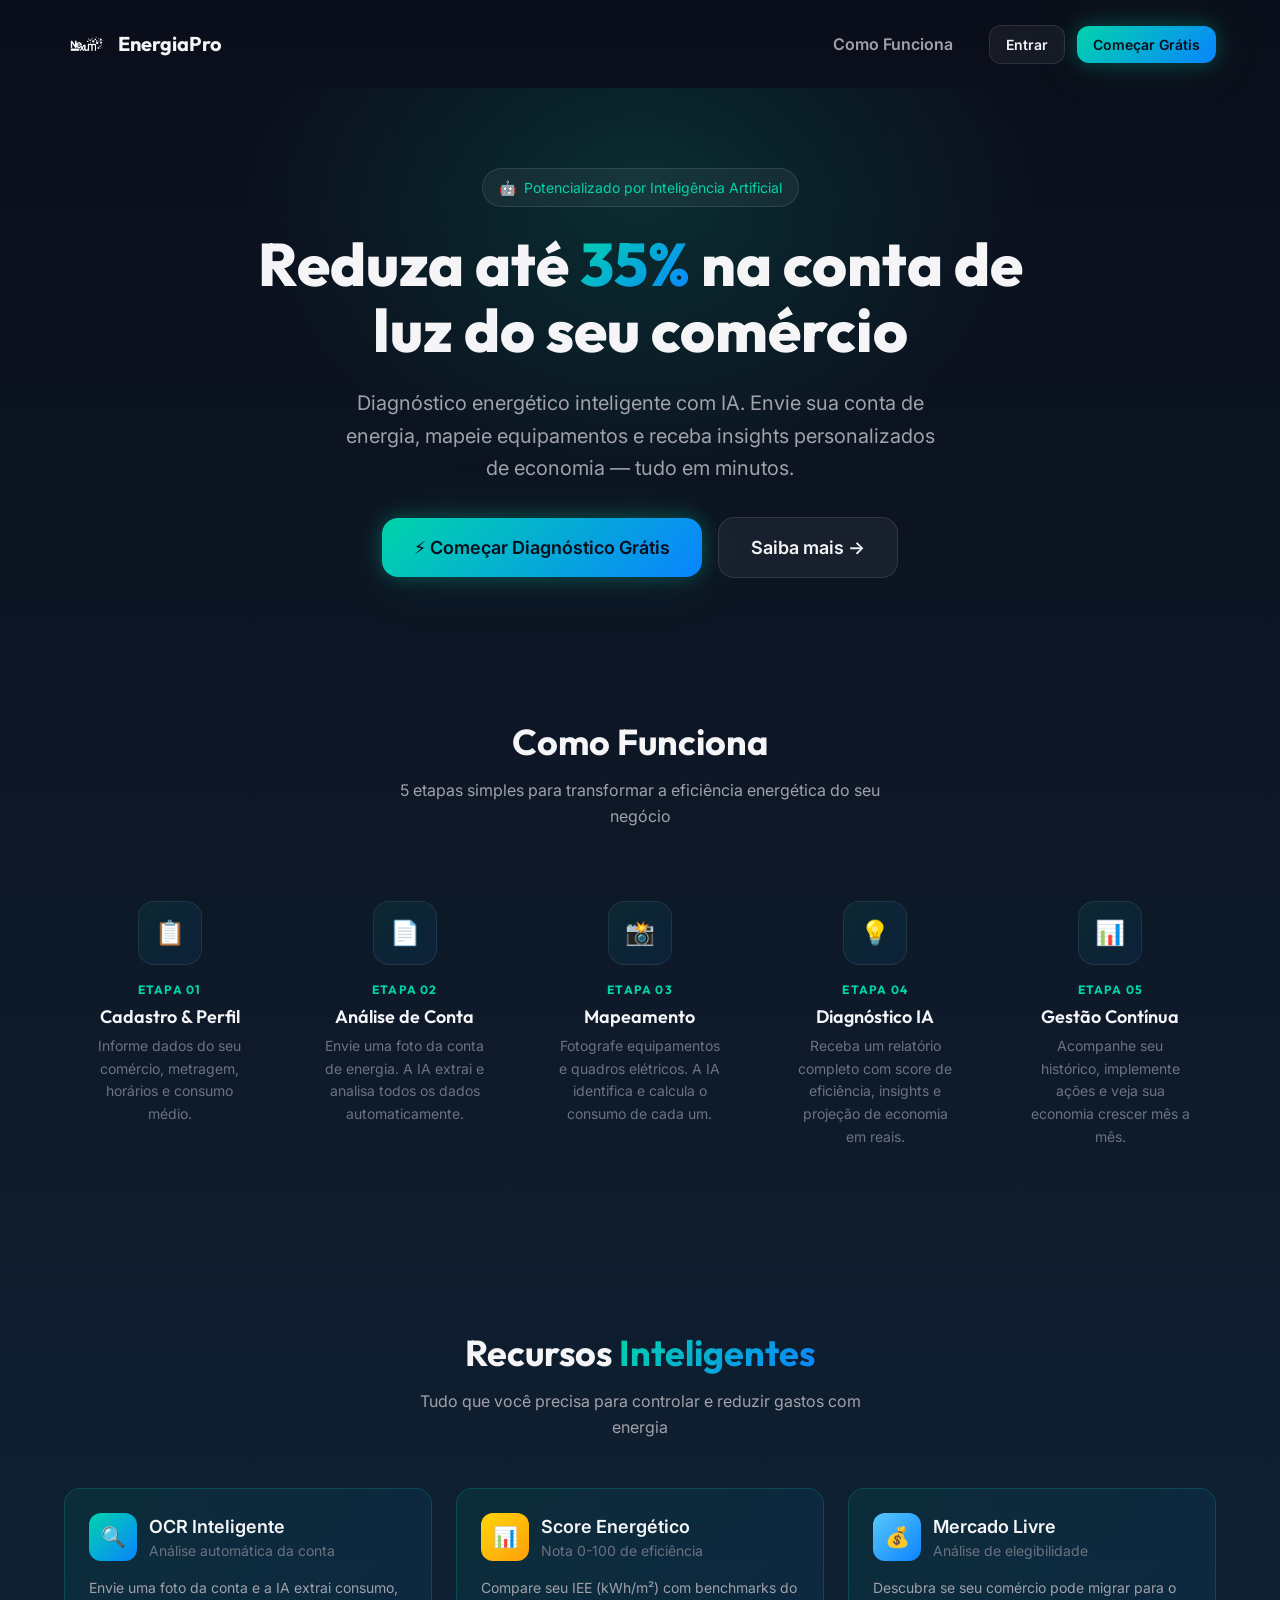
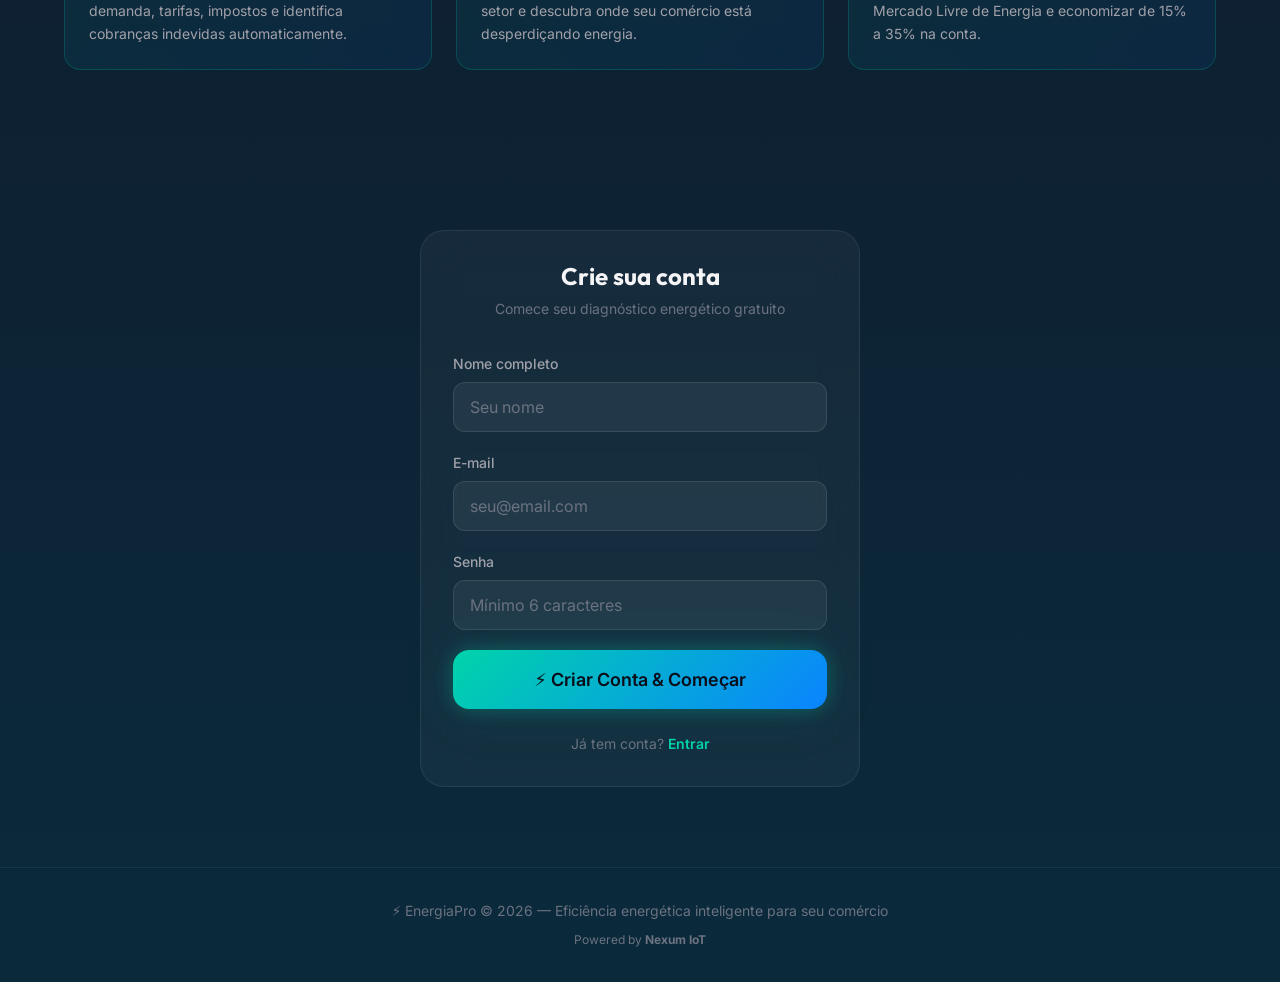
==== commit f5f670a6: "style: add Nexum IoT logo to landing and app" ====
--- a/app.html
+++ b/app.html
@@ -20,7 +20,7 @@
     <!-- Sidebar -->
     <aside class="app-sidebar" id="app-sidebar">
       <div class="app-sidebar__logo">
-        <span style="font-size:1.4rem;">⚡</span>
+        <img src="img/logo-nexum.png" alt="Nexum Logo" style="height: 28px; width: auto; filter: brightness(0) invert(1);">
         <span>EnergiaPro</span>
       </div>
       <nav class="app-sidebar__nav" id="sidebar-nav">
